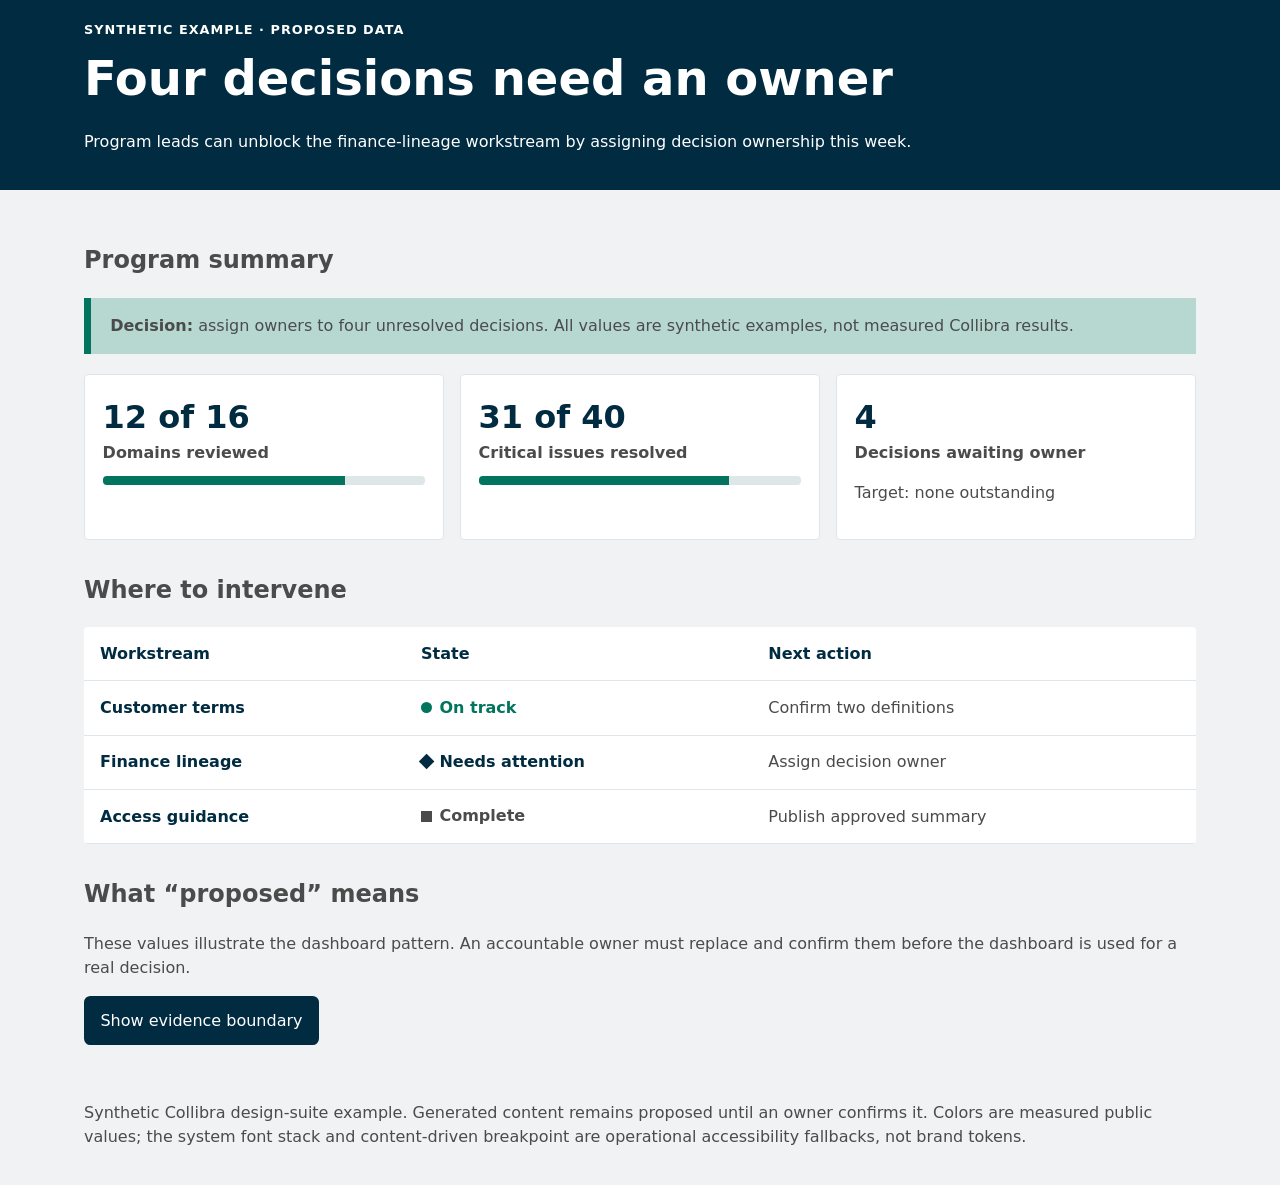
==== plugins/collibra-design-suite/examples/dashboard/index.html @ fedb9dcf "release: publish design suite 1.0.0-rc.6 candidate" ====
<!doctype html>
<html lang="en">
<head>
  <meta charset="utf-8">
  <meta name="viewport" content="width=device-width, initial-scale=1">
  <title>Synthetic program health dashboard</title>
  <style>
    :root { color-scheme: light; --navy:#002B40; --ink:#4B4B4B; --surface:#FFFFFF; --soft:#F0F2F3; --forest:#03755F; --light-forest:#B6D8D1; --cloud:#DFE6E8; --focus:#002B40; }
    * { box-sizing:border-box; }
    body { margin:0; font:16px/1.5 system-ui,-apple-system,"Segoe UI",sans-serif; color:var(--ink); background:var(--soft); }
    header, main, footer { max-width:72rem; margin:auto; padding:1.25rem; }
    header { background:var(--navy); color:#fff; max-width:none; }
    header > div { max-width:69.5rem; margin:auto; }
    h1 { margin:.2rem 0; font-size:clamp(1.8rem,4vw,3rem); }
    h2 { margin-top:2rem; }
    .eyebrow { font-weight:700; letter-spacing:.08em; text-transform:uppercase; font-size:.8rem; }
    .callout { background:var(--light-forest); border-left:.45rem solid var(--forest); padding:1rem 1.2rem; margin:1.25rem 0; }
    .metrics { display:grid; grid-template-columns:repeat(3,minmax(0,1fr)); gap:1rem; }
    .metric { background:var(--surface); border-radius:4px; padding:1.1rem; border:1px solid var(--cloud); }
    .value { display:block; color:var(--navy); font-size:2rem; font-weight:750; }
    .meter { height:.55rem; background:var(--cloud); border-radius:4px; overflow:hidden; margin-top:.7rem; }
    .meter span { display:block; height:100%; background:var(--forest); }
    .table-wrap { overflow-x:auto; background:var(--surface); border-radius:4px; }
    table { width:100%; border-collapse:collapse; min-width:38rem; }
    th, td { text-align:left; padding:.9rem 1rem; border-bottom:1px solid var(--cloud); }
    th { color:var(--navy); }
    .status { display:inline-flex; align-items:center; gap:.45rem; font-weight:700; }
    .status::before { content:""; width:.7rem; height:.7rem; border-radius:50%; background:currentColor; }
    .track { color:var(--forest); } .attention { color:var(--navy); } .complete { color:var(--ink); }
    .attention::before { border-radius:0; transform:rotate(45deg); }
    .complete::before { border-radius:0; }
    button { font:inherit; border:2px solid var(--navy); border-radius:.4rem; background:var(--navy); color:#fff; padding:.65rem .9rem; cursor:pointer; }
    button:hover { background:var(--forest); border-color:var(--forest); }
    :focus-visible { outline:3px solid var(--focus); outline-offset:3px; }
    [hidden] { display:none; }
    @media (max-width:42rem) { .metrics { grid-template-columns:1fr; } header, main, footer { padding:1rem; } }
    @media (prefers-reduced-motion:reduce) { *,*::before,*::after { scroll-behavior:auto!important; transition:none!important; animation:none!important; } }
  </style>
</head>
<body>
  <header><div><div class="eyebrow">Synthetic example · proposed data</div><h1>Four decisions need an owner</h1><p>Program leads can unblock the finance-lineage workstream by assigning decision ownership this week.</p></div></header>
  <main>
    <section aria-labelledby="summary-title">
      <h2 id="summary-title">Program summary</h2>
      <div class="callout"><strong>Decision:</strong> assign owners to four unresolved decisions. All values are synthetic examples, not measured Collibra results.</div>
      <div class="metrics">
        <article class="metric"><span class="value">12 of 16</span><strong>Domains reviewed</strong><div class="meter" role="img" aria-label="12 of 16 domains reviewed"><span style="width:75%"></span></div></article>
        <article class="metric"><span class="value">31 of 40</span><strong>Critical issues resolved</strong><div class="meter" role="img" aria-label="31 of 40 critical issues resolved"><span style="width:77.5%"></span></div></article>
        <article class="metric"><span class="value">4</span><strong>Decisions awaiting owner</strong><p>Target: none outstanding</p></article>
      </div>
    </section>
    <section aria-labelledby="work-title">
      <h2 id="work-title">Where to intervene</h2>
      <div class="table-wrap"><table><thead><tr><th scope="col">Workstream</th><th scope="col">State</th><th scope="col">Next action</th></tr></thead><tbody>
        <tr><th scope="row">Customer terms</th><td><span class="status track">On track</span></td><td>Confirm two definitions</td></tr>
        <tr><th scope="row">Finance lineage</th><td><span class="status attention">Needs attention</span></td><td>Assign decision owner</td></tr>
        <tr><th scope="row">Access guidance</th><td><span class="status complete">Complete</span></td><td>Publish approved summary</td></tr>
      </tbody></table></div>
    </section>
    <section aria-labelledby="meaning-title"><h2 id="meaning-title">What “proposed” means</h2><p>These values illustrate the dashboard pattern. An accountable owner must replace and confirm them before the dashboard is used for a real decision.</p><button id="toggle" aria-expanded="false" aria-controls="details">Show evidence boundary</button><p id="details" hidden>No analytics, remote assets, storage, or network requests are used. This file does not contain customer or tenant data.</p></section>
  </main>
  <footer><p>Synthetic Collibra design-suite example. Generated content remains proposed until an owner confirms it. Colors are measured public values; the system font stack and content-driven breakpoint are operational accessibility fallbacks, not brand tokens.</p></footer>
  <script>const b=document.getElementById('toggle'),d=document.getElementById('details');b.addEventListener('click',()=>{const open=b.getAttribute('aria-expanded')==='true';b.setAttribute('aria-expanded',String(!open));b.textContent=open?'Show evidence boundary':'Hide evidence boundary';d.hidden=open;});</script>
</body>
</html>
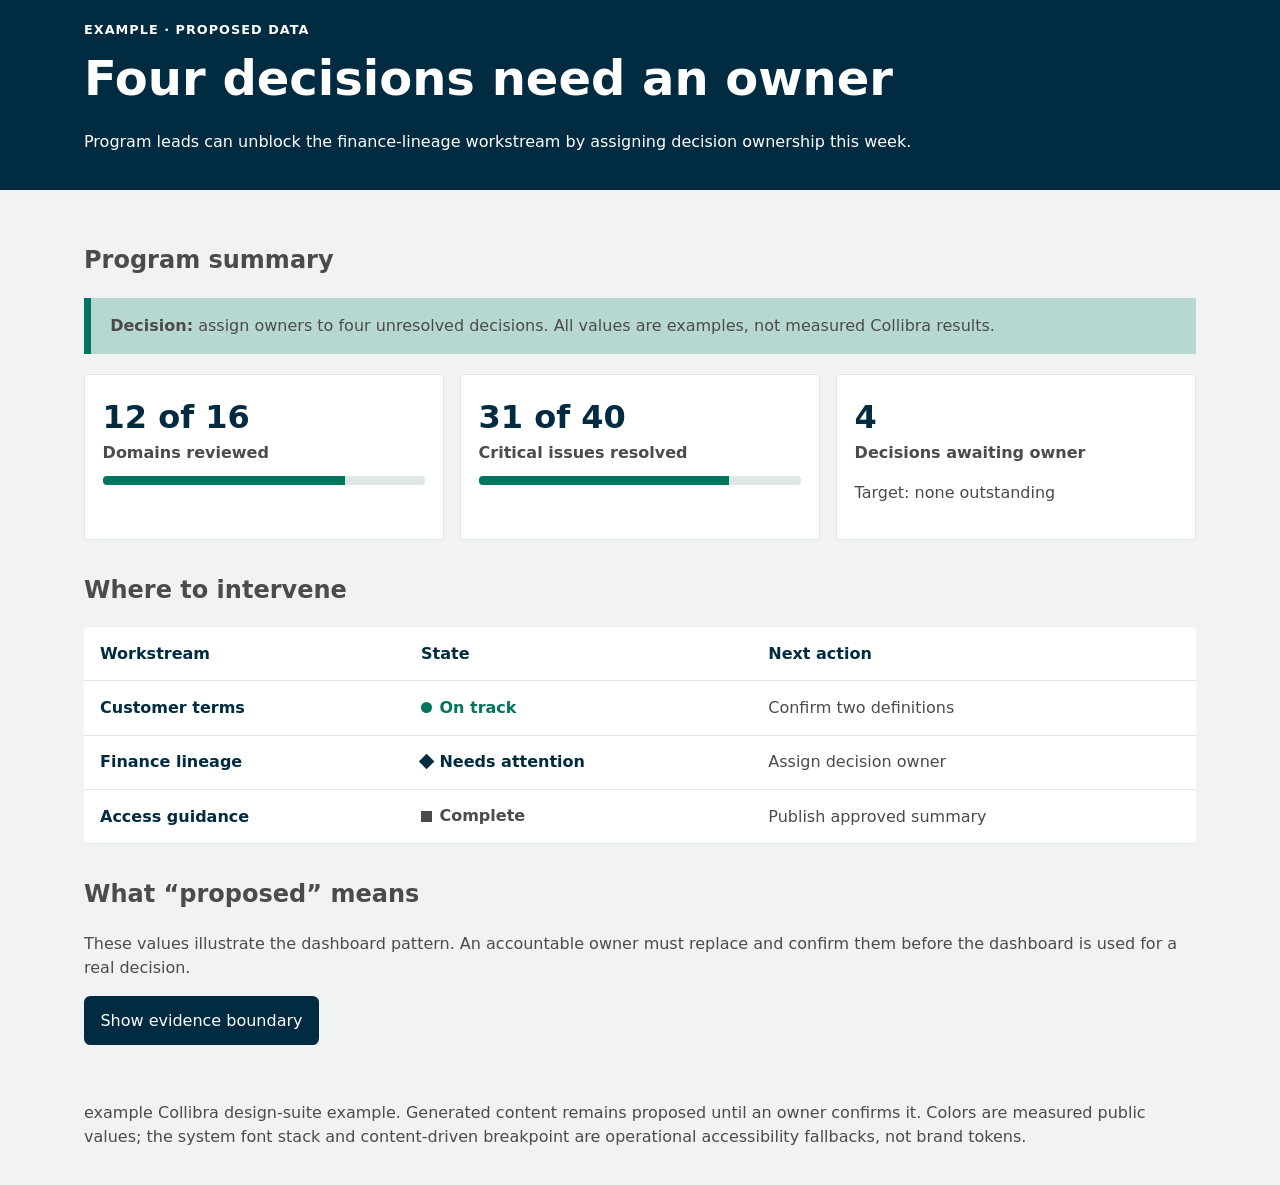
==== commit 2ab33dd5: "Align the public page around complete document examples" ====
--- a/plugins/collibra-design-suite/examples/dashboard/index.html
+++ b/plugins/collibra-design-suite/examples/dashboard/index.html
@@ -3,7 +3,7 @@
 <head>
   <meta charset="utf-8">
   <meta name="viewport" content="width=device-width, initial-scale=1">
-  <title>Synthetic program health dashboard</title>
+  <title>example program health dashboard</title>
   <style>
     :root { color-scheme: light; --navy:#002B40; --ink:#4B4B4B; --surface:#FFFFFF; --soft:#F0F2F3; --forest:#03755F; --light-forest:#B6D8D1; --cloud:#DFE6E8; --focus:#002B40; }
     * { box-sizing:border-box; }
@@ -38,11 +38,11 @@
   </style>
 </head>
 <body>
-  <header><div><div class="eyebrow">Synthetic example · proposed data</div><h1>Four decisions need an owner</h1><p>Program leads can unblock the finance-lineage workstream by assigning decision ownership this week.</p></div></header>
+  <header><div><div class="eyebrow">example · proposed data</div><h1>Four decisions need an owner</h1><p>Program leads can unblock the finance-lineage workstream by assigning decision ownership this week.</p></div></header>
   <main>
     <section aria-labelledby="summary-title">
       <h2 id="summary-title">Program summary</h2>
-      <div class="callout"><strong>Decision:</strong> assign owners to four unresolved decisions. All values are synthetic examples, not measured Collibra results.</div>
+      <div class="callout"><strong>Decision:</strong> assign owners to four unresolved decisions. All values are examples, not measured Collibra results.</div>
       <div class="metrics">
         <article class="metric"><span class="value">12 of 16</span><strong>Domains reviewed</strong><div class="meter" role="img" aria-label="12 of 16 domains reviewed"><span style="width:75%"></span></div></article>
         <article class="metric"><span class="value">31 of 40</span><strong>Critical issues resolved</strong><div class="meter" role="img" aria-label="31 of 40 critical issues resolved"><span style="width:77.5%"></span></div></article>
@@ -59,7 +59,7 @@
     </section>
     <section aria-labelledby="meaning-title"><h2 id="meaning-title">What “proposed” means</h2><p>These values illustrate the dashboard pattern. An accountable owner must replace and confirm them before the dashboard is used for a real decision.</p><button id="toggle" aria-expanded="false" aria-controls="details">Show evidence boundary</button><p id="details" hidden>No analytics, remote assets, storage, or network requests are used. This file does not contain customer or tenant data.</p></section>
   </main>
-  <footer><p>Synthetic Collibra design-suite example. Generated content remains proposed until an owner confirms it. Colors are measured public values; the system font stack and content-driven breakpoint are operational accessibility fallbacks, not brand tokens.</p></footer>
+  <footer><p>example Collibra design-suite example. Generated content remains proposed until an owner confirms it. Colors are measured public values; the system font stack and content-driven breakpoint are operational accessibility fallbacks, not brand tokens.</p></footer>
   <script>const b=document.getElementById('toggle'),d=document.getElementById('details');b.addEventListener('click',()=>{const open=b.getAttribute('aria-expanded')==='true';b.setAttribute('aria-expanded',String(!open));b.textContent=open?'Show evidence boundary':'Hide evidence boundary';d.hidden=open;});</script>
 </body>
 </html>
